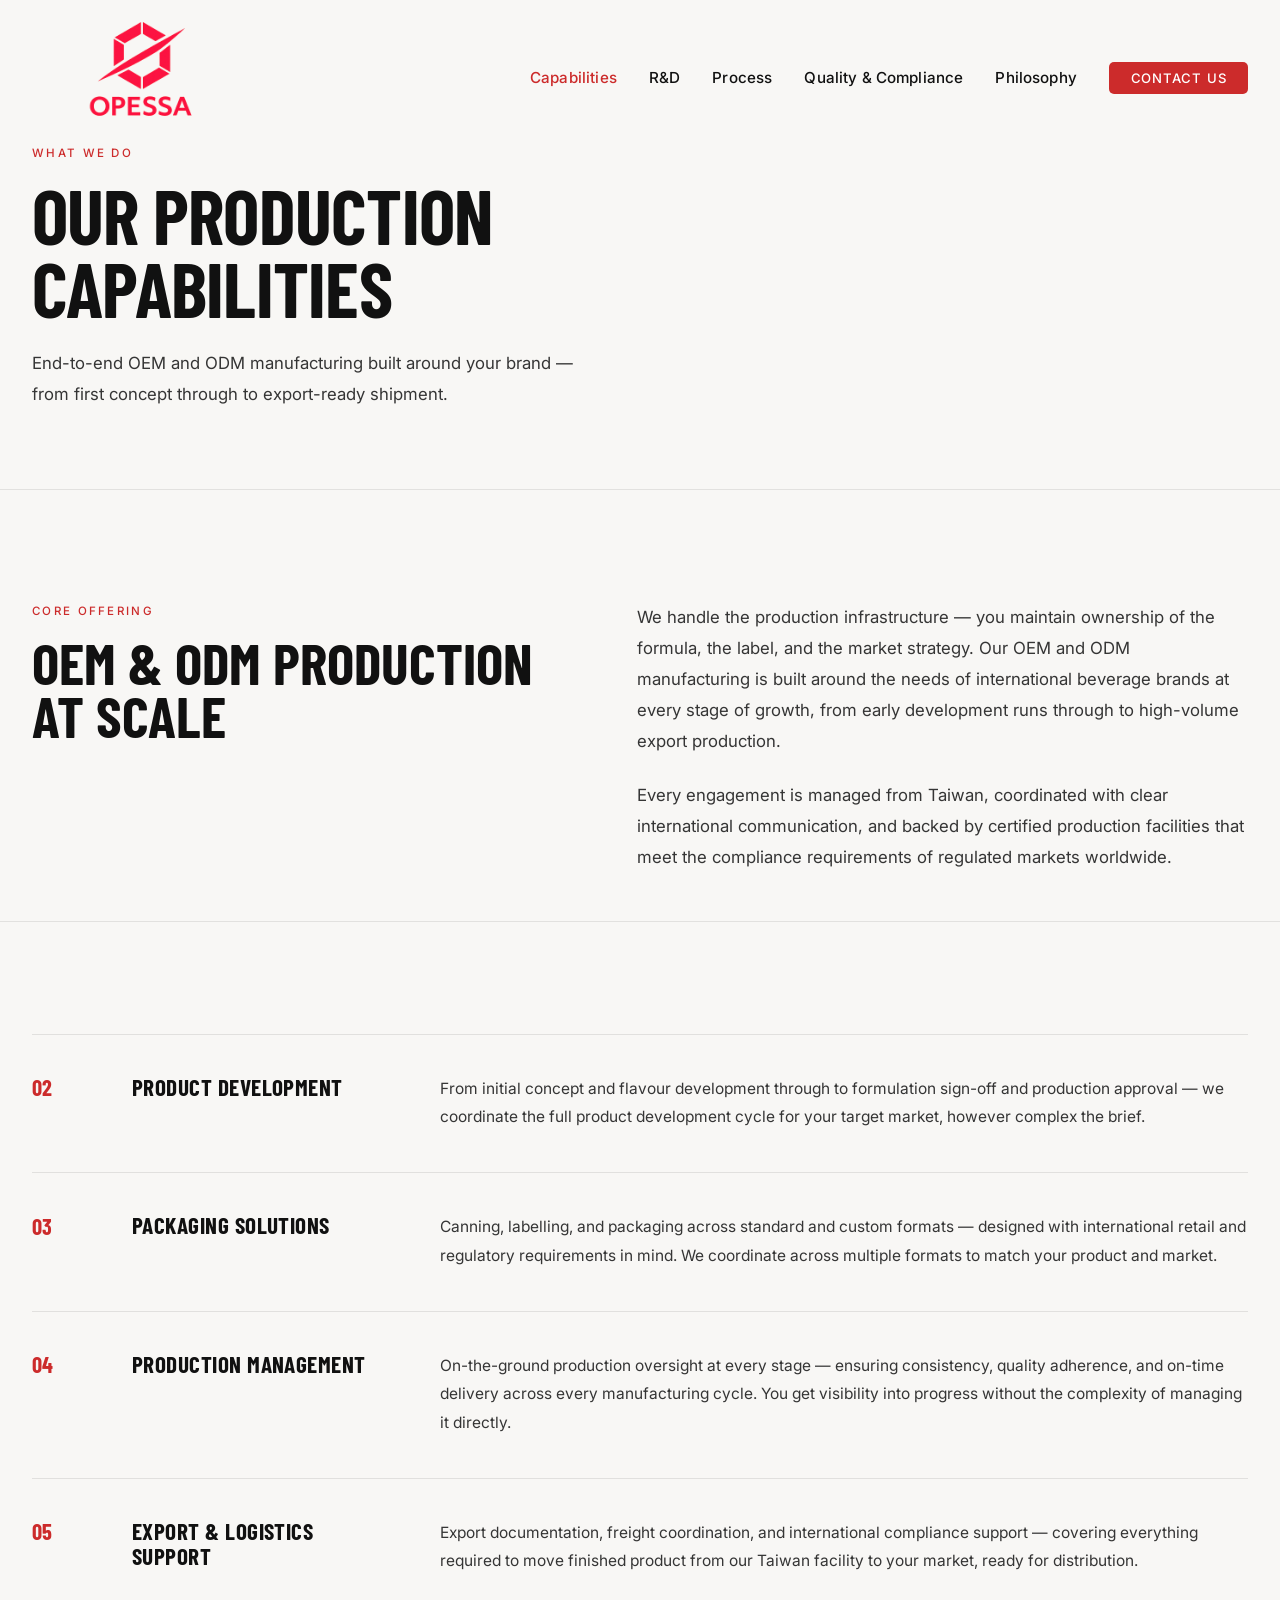
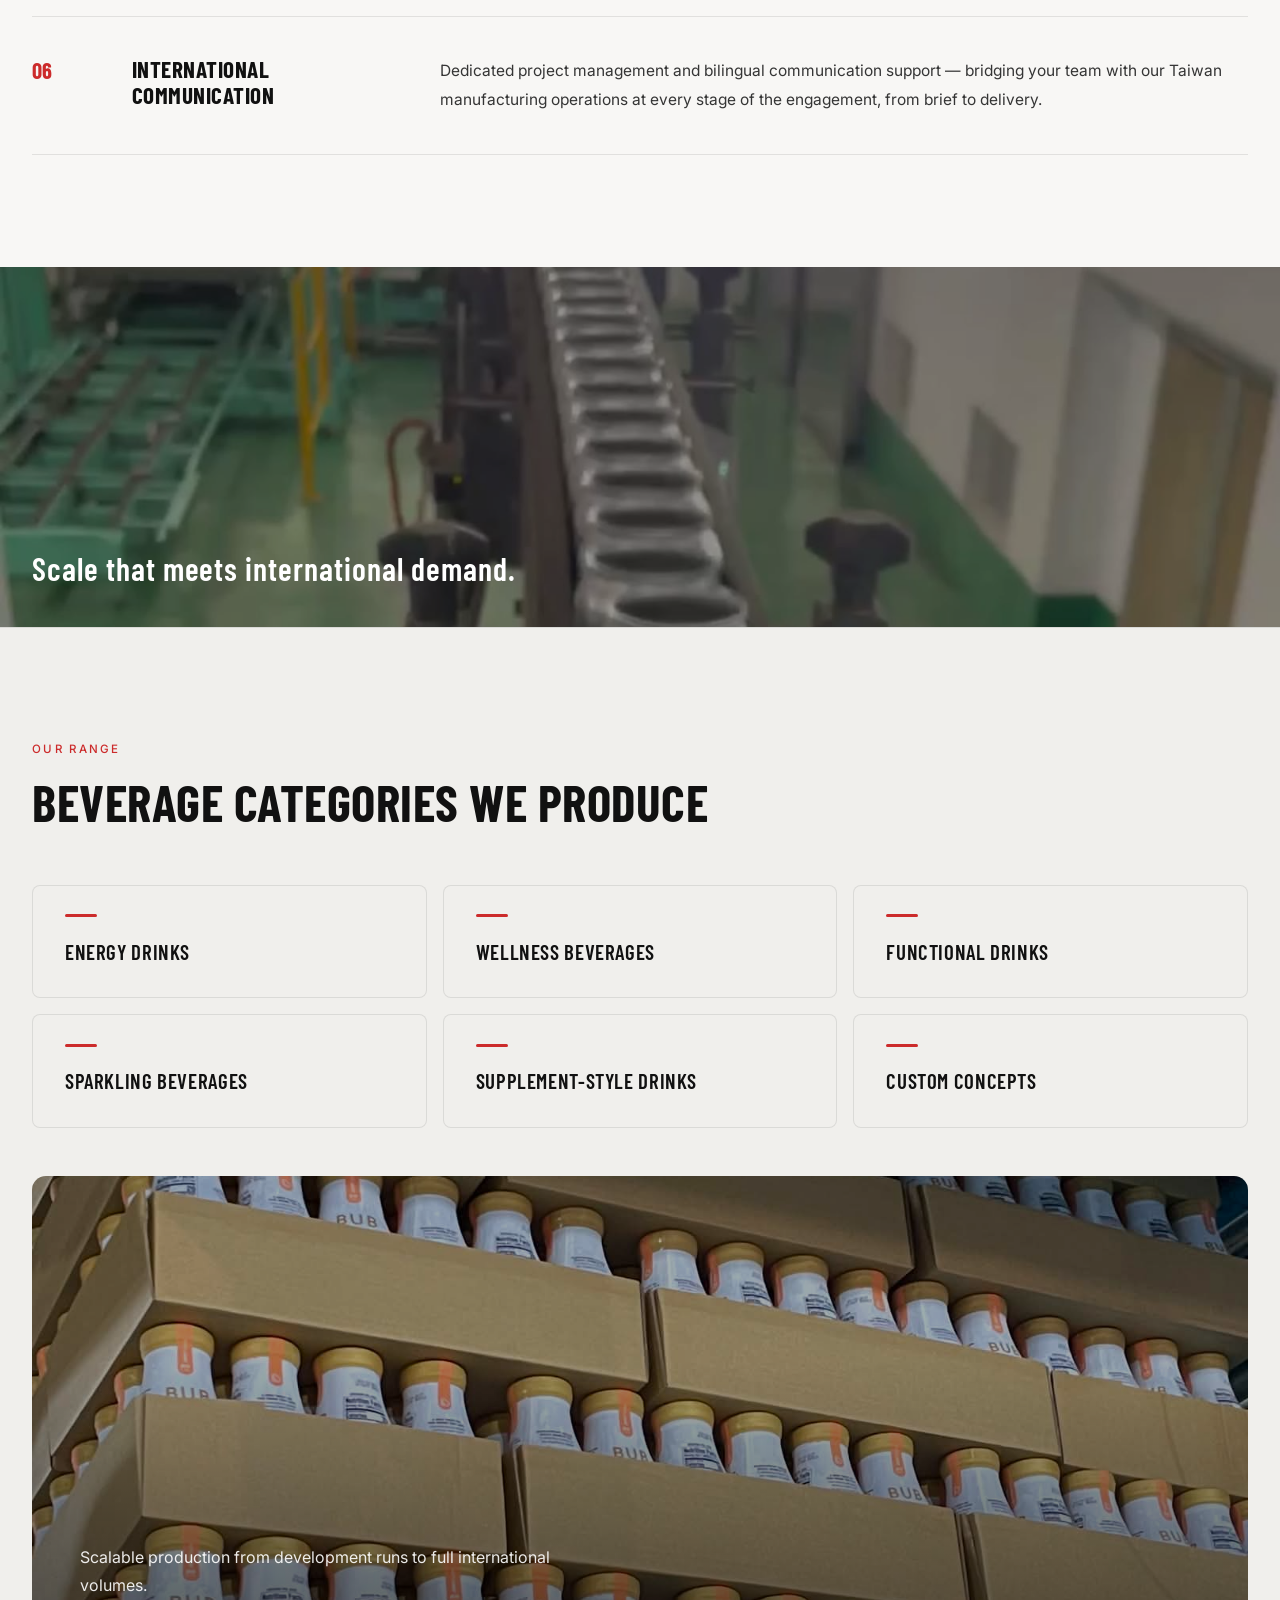
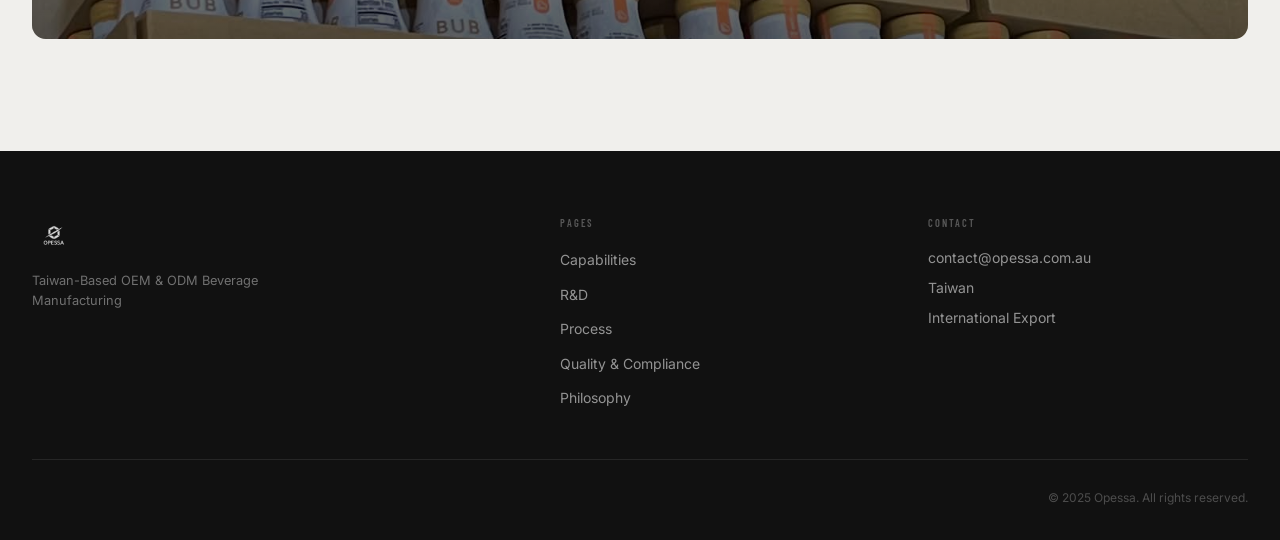
==== capabilities.html @ 7b3893ea "Add factory imagery and complete full-site audit upgrades Homepage: - Taiwan section right column: r" ====
<!DOCTYPE html>
<html lang="en">
<head>
  <meta charset="UTF-8">
  <meta name="viewport" content="width=device-width, initial-scale=1.0">
  <title>Production Capabilities — Opessa</title>
  <meta name="description" content="OEM and ODM beverage production capabilities — from formulation and product development to packaging, export logistics, and international communication.">
  <link rel="icon" type="image/png" href="Opessa logo Red.png">
  <link rel="preconnect" href="https://fonts.googleapis.com">
  <link rel="preconnect" href="https://fonts.gstatic.com" crossorigin>
  <link href="https://fonts.googleapis.com/css2?family=Barlow+Condensed:wght@400;600;700&family=Inter:wght@300;400;500&display=swap" rel="stylesheet">
  <link rel="stylesheet" href="styles.css">
</head>
<body>

  <!-- NAV -->
  <nav id="nav">
    <div class="nav-inner">
      <a href="index.html" class="nav-logo">
        <img src="Opessa%20Logo.png" alt="Opessa">
      </a>
      <ul class="nav-links">
        <li><a href="capabilities.html">Capabilities</a></li>
        <li><a href="rd.html">R&amp;D</a></li>
        <li><a href="production-process.html">Process</a></li>
        <li><a href="quality.html">Quality &amp; Compliance</a></li>
        <li><a href="philosophy.html">Philosophy</a></li>
        <li><a href="index.html#contact" class="nav-cta">Contact Us</a></li>
      </ul>
      <button class="nav-menu-btn" id="menuBtn" aria-label="Menu">
        <span></span><span></span><span></span>
      </button>
    </div>
  </nav>

  <!-- MOBILE MENU -->
  <div class="mobile-menu" id="mobileMenu">
    <button class="mobile-close" id="menuClose" aria-label="Close">&#x2715;</button>
    <ul>
      <li><a href="capabilities.html" class="mobile-link">Capabilities</a></li>
      <li><a href="rd.html" class="mobile-link">R&amp;D</a></li>
      <li><a href="production-process.html" class="mobile-link">Process</a></li>
      <li><a href="quality.html" class="mobile-link">Quality &amp; Compliance</a></li>
      <li><a href="philosophy.html" class="mobile-link">Philosophy</a></li>
      <li><a href="index.html#contact" class="mobile-link">Contact</a></li>
    </ul>
  </div>

  <!-- PAGE HERO -->
  <section class="page-hero fade-section">
    <div class="container">
      <p class="section-label">What We Do</p>
      <h1 class="page-hero-title">Our Production<br>Capabilities</h1>
      <p class="page-hero-sub">End-to-end OEM and ODM manufacturing built around your brand — from first concept through to export-ready shipment.</p>
    </div>
  </section>

  <!-- FEATURED: OEM & ODM -->
  <section class="cap-feature fade-section">
    <div class="container">
      <div class="cap-feature-inner">
        <div class="cap-feature-left">
          <span class="section-label">Core Offering</span>
          <h2>OEM &amp; ODM Production at Scale</h2>
        </div>
        <div class="cap-feature-right">
          <p>We handle the production infrastructure — you maintain ownership of the formula, the label, and the market strategy. Our OEM and ODM manufacturing is built around the needs of international beverage brands at every stage of growth, from early development runs through to high-volume export production.</p>
          <p>Every engagement is managed from Taiwan, coordinated with clear international communication, and backed by certified production facilities that meet the compliance requirements of regulated markets worldwide.</p>
        </div>
      </div>
    </div>
  </section>

  <!-- SERVICE LIST -->
  <section class="cap-services fade-section">
    <div class="container">
      <div class="cap-service-item">
        <div class="cap-service-num">02</div>
        <div class="cap-service-title">Product Development</div>
        <div class="cap-service-body">From initial concept and flavour development through to formulation sign-off and production approval — we coordinate the full product development cycle for your target market, however complex the brief.</div>
      </div>
      <div class="cap-service-item">
        <div class="cap-service-num">03</div>
        <div class="cap-service-title">Packaging Solutions</div>
        <div class="cap-service-body">Canning, labelling, and packaging across standard and custom formats — designed with international retail and regulatory requirements in mind. We coordinate across multiple formats to match your product and market.</div>
      </div>
      <div class="cap-service-item">
        <div class="cap-service-num">04</div>
        <div class="cap-service-title">Production Management</div>
        <div class="cap-service-body">On-the-ground production oversight at every stage — ensuring consistency, quality adherence, and on-time delivery across every manufacturing cycle. You get visibility into progress without the complexity of managing it directly.</div>
      </div>
      <div class="cap-service-item">
        <div class="cap-service-num">05</div>
        <div class="cap-service-title">Export &amp; Logistics Support</div>
        <div class="cap-service-body">Export documentation, freight coordination, and international compliance support — covering everything required to move finished product from our Taiwan facility to your market, ready for distribution.</div>
      </div>
      <div class="cap-service-item">
        <div class="cap-service-num">06</div>
        <div class="cap-service-title">International Communication</div>
        <div class="cap-service-body">Dedicated project management and bilingual communication support — bridging your team with our Taiwan manufacturing operations at every stage of the engagement, from brief to delivery.</div>
      </div>
    </div>
  </section>

  <!-- FACTORY BANNER -->
  <div class="cap-factory-banner">
    <img src="can-conveyor.jpg" alt="Aluminium can production line" loading="lazy">
    <div class="cap-factory-overlay">
      <span>Scale that meets international demand.</span>
    </div>
  </div>

  <!-- PRODUCT RANGE -->
  <section class="cap-range-section fade-section">
    <div class="container">
      <div class="section-header">
        <p class="section-label">Our Range</p>
        <h2>Beverage Categories We Produce</h2>
      </div>
      <div class="specialties-grid">
        <div class="specialty-item"><h3>Energy Drinks</h3></div>
        <div class="specialty-item"><h3>Wellness Beverages</h3></div>
        <div class="specialty-item"><h3>Functional Drinks</h3></div>
        <div class="specialty-item"><h3>Sparkling Beverages</h3></div>
        <div class="specialty-item"><h3>Supplement-Style Drinks</h3></div>
        <div class="specialty-item"><h3>Custom Concepts</h3></div>
      </div>
      <div class="specialties-visual" style="margin-top: 3rem;">
        <img src="Final%20Pack.JPG" alt="Opessa beverage production — final packaging">
        <div class="specialties-overlay">
          <p>Scalable production from development runs to full international volumes.</p>
        </div>
      </div>
    </div>
  </section>

  <!-- FOOTER -->
  <footer>
    <div class="container">
      <div class="footer-main">
        <div class="footer-col footer-brand">
          <img src="Opessa%20Logo.png" alt="Opessa" class="footer-logo">
          <p class="footer-brand-desc">Taiwan-Based OEM &amp; ODM Beverage Manufacturing</p>
        </div>
        <div class="footer-col">
          <p class="footer-col-title">Pages</p>
          <ul class="footer-nav-list">
            <li><a href="capabilities.html">Capabilities</a></li>
            <li><a href="rd.html">R&amp;D</a></li>
            <li><a href="production-process.html">Process</a></li>
            <li><a href="quality.html">Quality &amp; Compliance</a></li>
            <li><a href="philosophy.html">Philosophy</a></li>
          </ul>
        </div>
        <div class="footer-col">
          <p class="footer-col-title">Contact</p>
          <p class="footer-contact-item">contact@opessa.com.au</p>
          <p class="footer-contact-item">Taiwan</p>
          <p class="footer-contact-item">International Export</p>
        </div>
      </div>
      <div class="footer-bottom">
        <p>&copy; 2025 Opessa. All rights reserved.</p>
      </div>
    </div>
  </footer>

  <script src="script.js"></script>
  <script>
    document.querySelectorAll('.nav-links a:not(.nav-cta)').forEach(function(link) {
      if (link.getAttribute('href') === 'capabilities.html') link.classList.add('nav-active');
    });
  </script>
</body>
</html>
---- styles.css ----
/* ============================================================
   OPESSA — STYLES (LIGHT THEME)
   ============================================================ */

*, *::before, *::after {
  box-sizing: border-box;
  margin: 0;
  padding: 0;
}

:root {
  --bg:           #f8f7f5;
  --bg-2:         #f0efec;
  --bg-3:         #e8e7e3;
  --text:         #111111;
  --text-sec:     #353535;   /* darker — was #5a5a5a */
  --text-muted:   #888888;
  --accent:       #cc2b2b;   /* Opessa red */
  --accent-dark:  #aa2020;
  --border:       rgba(0, 0, 0, 0.09);
  --border-med:   rgba(0, 0, 0, 0.15);

  --radius:       14px;
  --radius-sm:    8px;
  --radius-xs:    5px;

  --font-display: 'Barlow Condensed', sans-serif;
  --font-body:    'Inter', sans-serif;

  --container:    1280px;
  --pad:          2rem;
  --section-v:    7rem;
}

html { scroll-behavior: smooth; }

body {
  background: var(--bg);
  color: var(--text);
  font-family: var(--font-body);
  font-size: 16px;
  line-height: 1.6;
  overflow-x: hidden;
  -webkit-font-smoothing: antialiased;
  -moz-osx-font-smoothing: grayscale;
}

/* ============================================================
   UTILITIES
   ============================================================ */

.container {
  max-width: var(--container);
  margin: 0 auto;
  padding: 0 var(--pad);
}

/* Section labels — red, bold brand presence */
.section-label {
  display: block;
  font-size: 0.72rem;
  letter-spacing: 0.2em;
  text-transform: uppercase;
  color: var(--accent);
  margin-bottom: 1rem;
  font-weight: 500;
}

.section-header { margin-bottom: 3.5rem; }

.section-header h2 {
  font-family: var(--font-display);
  font-size: clamp(2.2rem, 4vw, 3.5rem);
  font-weight: 700;
  text-transform: uppercase;
  letter-spacing: 0.01em;
  line-height: 1.05;
  color: var(--text);
}

/* Fade-in on scroll */
.fade-section {
  opacity: 0;
  transform: translateY(20px);
  transition: opacity 0.65s ease, transform 0.65s ease;
}
.fade-section.visible {
  opacity: 1;
  transform: translateY(0);
}

/* Buttons */
.btn-primary {
  display: inline-block;
  background: var(--accent);
  color: #fff;
  text-decoration: none;
  padding: 0.9rem 2.2rem;
  font-size: 0.82rem;
  letter-spacing: 0.1em;
  text-transform: uppercase;
  font-family: var(--font-body);
  font-weight: 500;
  border-radius: var(--radius-sm);
  transition: background 0.2s;
  margin-top: 2rem;
  align-self: flex-start;
}
.btn-primary:hover { background: var(--accent-dark); }

.btn-outline {
  display: inline-block;
  border: 1.5px solid var(--border-med);
  color: var(--text);
  text-decoration: none;
  padding: 0.82rem 2rem;
  font-size: 0.8rem;
  letter-spacing: 0.1em;
  text-transform: uppercase;
  border-radius: var(--radius-sm);
  transition: background 0.2s, border-color 0.2s;
  margin-top: 2rem;
  font-weight: 500;
}
.btn-outline:hover {
  background: rgba(0, 0, 0, 0.05);
  border-color: rgba(0, 0, 0, 0.25);
}

/* ============================================================
   NAV
   ============================================================ */

#nav {
  position: fixed;
  top: 0; left: 0; right: 0;
  z-index: 100;
  padding: 0.8rem 0;
  transition: background 0.3s ease, box-shadow 0.3s ease, padding 0.3s ease;
}

#nav.scrolled {
  background: rgba(248, 247, 245, 0.96);
  backdrop-filter: blur(12px);
  -webkit-backdrop-filter: blur(12px);
  box-shadow: 0 1px 0 var(--border);
  padding: 0.5rem 0;
}

.nav-inner {
  max-width: var(--container);
  margin: 0 auto;
  padding: 0 var(--pad);
  display: flex;
  align-items: center;
  justify-content: space-between;
}

/* Logo — scale up large, negative margin crops the baked-in PNG whitespace */
.nav-logo img {
  height: 220px;
  width: auto;
  display: block;
  margin: -45px 0;
}

.nav-links {
  list-style: none;
  display: flex;
  align-items: center;
  gap: 2rem;
}

/* Nav links — strong, readable, full contrast */
.nav-links a {
  color: var(--text);
  text-decoration: none;
  font-size: 0.95rem;
  font-weight: 500;
  letter-spacing: 0.01em;
  transition: color 0.2s;
}
.nav-links a:hover { color: var(--accent); }

/* Contact CTA — red, stands out */
.nav-links .nav-cta {
  background: var(--accent);
  color: #fff;
  border: none;
  padding: 0.5rem 1.35rem;
  font-size: 0.82rem;
  letter-spacing: 0.06em;
  text-transform: uppercase;
  border-radius: var(--radius-xs);
  font-weight: 500;
  transition: background 0.2s;
}
.nav-links .nav-cta:hover {
  background: var(--accent-dark);
  color: #fff;
}

/* Hamburger */
.nav-menu-btn {
  display: none;
  flex-direction: column;
  gap: 5px;
  background: none;
  border: none;
  cursor: pointer;
  padding: 6px;
}
.nav-menu-btn span {
  display: block;
  width: 24px;
  height: 2px;
  background: var(--text);
  border-radius: 2px;
  transition: all 0.3s;
}
.nav-menu-btn.open span:nth-child(1) { transform: translateY(7px) rotate(45deg); }
.nav-menu-btn.open span:nth-child(2) { opacity: 0; }
.nav-menu-btn.open span:nth-child(3) { transform: translateY(-7px) rotate(-45deg); }

/* ============================================================
   MOBILE MENU
   ============================================================ */

.mobile-menu {
  position: fixed;
  inset: 0;
  background: var(--bg);
  z-index: 99;
  display: flex;
  align-items: center;
  justify-content: center;
  opacity: 0;
  pointer-events: none;
  transition: opacity 0.3s ease;
}
.mobile-menu.open { opacity: 1; pointer-events: all; }

.mobile-close {
  position: absolute;
  top: 1.5rem; right: 2rem;
  background: none;
  border: none;
  color: var(--text-muted);
  font-size: 1.4rem;
  cursor: pointer;
}

.mobile-menu ul { list-style: none; text-align: center; }
.mobile-menu ul li { margin: 1rem 0; }
.mobile-menu ul li a {
  color: var(--text);
  text-decoration: none;
  font-family: var(--font-display);
  font-size: clamp(2.2rem, 8vw, 3.5rem);
  font-weight: 700;
  letter-spacing: 0.04em;
  text-transform: uppercase;
  transition: color 0.2s;
}
.mobile-menu ul li a:hover { color: var(--accent); }

/* ============================================================
   HERO
   ============================================================ */

#hero {
  display: flex;
  align-items: stretch;
  min-height: 100vh;
  background: var(--bg);
  overflow: hidden;
}

.hero-content {
  flex: 1;
  display: flex;
  flex-direction: column;
  justify-content: center;
  padding: 10.5rem var(--pad) 5rem 4rem;
  max-width: 660px;
}

.hero-eyebrow {
  font-size: 0.72rem;
  letter-spacing: 0.2em;
  text-transform: uppercase;
  color: var(--accent);
  margin-bottom: 1.5rem;
  font-weight: 500;
}

.hero-headline {
  font-family: var(--font-display);
  font-size: clamp(4rem, 8vw, 8rem);
  font-weight: 700;
  line-height: 0.92;
  letter-spacing: -0.01em;
  text-transform: uppercase;
  color: var(--text);
  margin-bottom: 1.8rem;
}

.hero-sub {
  font-size: 1.05rem;
  color: var(--text-sec);
  max-width: 420px;
  line-height: 1.8;
  font-weight: 400;
}

/* Vertical video panel */
.hero-video-panel {
  width: calc(100vh * 9 / 16);
  max-width: 44vw;
  min-width: 260px;
  flex-shrink: 0;
  position: relative;
  overflow: hidden;
  background: #111;
}

.hero-video-panel video {
  position: absolute;
  top: 0; left: 0;
  width: 100%; height: 100%;
  object-fit: cover;
  display: block;
}

/* ── AUDIO TOGGLE BUTTONS ── */
.video-audio-btn {
  position: absolute;
  background: rgba(0, 0, 0, 0.58);
  border: none;
  color: #fff;
  cursor: pointer;
  display: flex;
  align-items: center;
  gap: 0.45rem;
  border-radius: 99px;
  transition: background 0.2s;
  z-index: 5;
  backdrop-filter: blur(4px);
}
.video-audio-btn:hover { background: rgba(0, 0, 0, 0.78); }

.video-audio-btn svg {
  width: 15px;
  height: 15px;
  flex-shrink: 0;
}

/* Hero audio button — prominent, bottom-left */
.hero-audio-btn {
  bottom: 1.5rem;
  left: 1.5rem;
  padding: 0.6rem 1.1rem 0.6rem 0.9rem;
  font-size: 0.72rem;
  letter-spacing: 0.07em;
  text-transform: uppercase;
  font-family: var(--font-body);
  font-weight: 500;
}

/* Hide the "sound on" icon by default (video starts muted) */
.hero-audio-btn .icon-sound { display: none; }

/* Process video audio buttons — small, top-right corner */
.process-audio-btn {
  top: 0.75rem;
  right: 0.75rem;
  padding: 0.42rem;
  width: 32px;
  height: 32px;
  justify-content: center;
}

.process-audio-btn .icon-sound { display: none; }

/* ============================================================
   STATS — red brand bar
   ============================================================ */

#stats {
  background: var(--accent);
  color: #fff;
  padding: 0;
}

.stats-row {
  display: flex;
  align-items: stretch;
}

.stat-item {
  flex: 1;
  display: flex;
  flex-direction: column;
  align-items: center;
  justify-content: center;
  padding: 2.5rem 2rem;
  gap: 0.35rem;
  text-align: center;
}

.stat-num {
  font-family: var(--font-display);
  font-size: clamp(1.6rem, 3vw, 2.5rem);
  font-weight: 700;
  text-transform: uppercase;
  letter-spacing: 0.02em;
  line-height: 1;
}

.stat-label {
  font-size: 0.7rem;
  letter-spacing: 0.16em;
  text-transform: uppercase;
  color: rgba(255, 255, 255, 0.65);
  font-weight: 400;
}

.stat-divider {
  width: 1px;
  background: rgba(255, 255, 255, 0.2);
  align-self: stretch;
  margin: 1.5rem 0;
}

/* ============================================================
   ABOUT
   ============================================================ */

#about {
  padding: var(--section-v) 0;
  border-top: 1px solid var(--border);
}

.about-grid {
  display: grid;
  grid-template-columns: 1.4fr 1fr;
  gap: 6rem;
  align-items: center;
}

.about-left h2 {
  font-family: var(--font-display);
  font-size: clamp(1.9rem, 3.2vw, 2.9rem);
  font-weight: 700;
  text-transform: uppercase;
  line-height: 1.06;
  color: var(--text);
}

/* Body text — darker, larger, clearly readable */
.about-desc {
  color: var(--text-sec);
  margin-bottom: 1.4rem;
  font-size: 1rem;
  line-height: 1.85;
  font-weight: 400;
}
.about-desc:last-of-type { margin-bottom: 0; }

/* ============================================================
   TAIWAN
   ============================================================ */

#taiwan {
  padding: var(--section-v) 0;
  background: var(--bg-2);
  border-top: 1px solid var(--border);
  border-bottom: 1px solid var(--border);
}

.taiwan-label {
  color: var(--accent) !important;
}

.taiwan-grid {
  display: grid;
  grid-template-columns: 1fr 1fr;
  gap: 6rem;
  align-items: start;
}

.taiwan-left h2 {
  font-family: var(--font-display);
  font-size: clamp(3.5rem, 8vw, 7rem);
  font-weight: 700;
  text-transform: uppercase;
  line-height: 0.9;
  letter-spacing: -0.01em;
  color: var(--text);
  margin-bottom: 2rem;
}

.taiwan-left p {
  color: var(--text-sec);
  font-size: 1rem;
  line-height: 1.85;
  font-weight: 400;
  margin-bottom: 1.2rem;
}

.taiwan-left p:last-child { margin-bottom: 0; }

.taiwan-right {
  display: flex;
  flex-direction: column;
  gap: 2.5rem;
  padding-top: 0.5rem;
}

.taiwan-block {
  border-top: 1px solid var(--border);
  padding-top: 1.75rem;
}

.taiwan-block-label {
  font-size: 0.68rem;
  letter-spacing: 0.2em;
  text-transform: uppercase;
  color: var(--accent);
  margin-bottom: 1.2rem;
  font-weight: 500;
}

.taiwan-list {
  list-style: none;
  display: flex;
  flex-direction: column;
  gap: 0.6rem;
}

.taiwan-list li {
  color: var(--text-sec);
  font-size: 0.97rem;
  font-weight: 400;
  padding-left: 1.25rem;
  position: relative;
}

.taiwan-list li::before {
  content: '';
  position: absolute;
  left: 0;
  top: 0.55em;
  width: 6px;
  height: 6px;
  border-radius: 50%;
  background: var(--accent);
  flex-shrink: 0;
}

.taiwan-visual {
  height: 100%;
  min-height: 440px;
  border-radius: var(--radius-sm);
  overflow: hidden;
}

.taiwan-visual img {
  width: 100%;
  height: 100%;
  object-fit: cover;
  display: block;
}

.taiwan-footer-note {
  color: var(--text-muted);
  font-size: 0.875rem;
  line-height: 1.8;
  font-weight: 300;
  font-style: italic;
  border-top: 1px solid var(--border);
  padding-top: 1.75rem;
}

/* ============================================================
   CAPABILITIES
   ============================================================ */

#capabilities {
  padding: var(--section-v) 0;
  background: var(--bg-2);
  border-top: 1px solid var(--border);
  border-bottom: 1px solid var(--border);
}

.capabilities-grid {
  display: grid;
  grid-template-columns: repeat(3, 1fr);
  gap: 1.5rem;
}

.capability-card {
  background: var(--bg);
  border: 1px solid var(--border);
  border-radius: var(--radius);
  padding: 2.2rem;
  transition: box-shadow 0.2s, transform 0.2s;
  border-top: 3px solid transparent;
}
.capability-card:hover {
  box-shadow: 0 4px 24px rgba(0, 0, 0, 0.08);
  transform: translateY(-2px);
  border-top-color: var(--accent);
}

/* Numbers — red */
.cap-num {
  display: block;
  font-size: 0.68rem;
  letter-spacing: 0.18em;
  color: var(--accent);
  margin-bottom: 1.2rem;
  font-weight: 500;
}

.capability-card h3 {
  font-family: var(--font-display);
  font-size: 1.25rem;
  font-weight: 600;
  text-transform: uppercase;
  letter-spacing: 0.03em;
  margin-bottom: 0.9rem;
  line-height: 1.2;
  color: var(--text);
}

.capability-card p {
  color: var(--text-sec);
  font-size: 0.95rem;
  line-height: 1.8;
  font-weight: 400;
}

/* ============================================================
   PROCESS
   ============================================================ */

#process {
  padding: var(--section-v) 0;
  border-bottom: 1px solid var(--border);
}

.process-cards {
  display: grid;
  grid-template-columns: repeat(3, 1fr);
  gap: 2rem;
}

.process-card {
  display: flex;
  flex-direction: column;
  gap: 1.5rem;
}

/* Vertical video — 9:16, no cropping */
.process-video-wrap {
  aspect-ratio: 9 / 16;
  border-radius: var(--radius);
  overflow: hidden;
  background: var(--bg-3);
  width: 100%;
  position: relative;
}

.process-video-wrap video {
  width: 100%;
  height: 100%;
  object-fit: cover;
  display: block;
}

.process-card-text { padding: 0 0.25rem; }

/* Process numbers — red */
.process-num {
  display: block;
  font-size: 0.68rem;
  letter-spacing: 0.2em;
  color: var(--accent);
  margin-bottom: 0.75rem;
  font-weight: 500;
}

.process-card-text h3 {
  font-family: var(--font-display);
  font-size: 1.45rem;
  font-weight: 700;
  text-transform: uppercase;
  letter-spacing: 0.02em;
  margin-bottom: 0.75rem;
  line-height: 1.1;
  color: var(--text);
}

.process-card-text p {
  color: var(--text-sec);
  font-size: 0.95rem;
  line-height: 1.8;
  font-weight: 400;
}

/* ============================================================
   CERTIFICATIONS
   ============================================================ */

#certifications {
  padding: var(--section-v) 0;
  background: var(--bg-2);
  border-top: 1px solid var(--border);
  border-bottom: 1px solid var(--border);
}

.cert-top {
  display: grid;
  grid-template-columns: 1fr 1fr;
  gap: 5rem;
  align-items: center;
  margin-bottom: 4rem;
}

.cert-top-left h2 {
  font-family: var(--font-display);
  font-size: clamp(2rem, 3.5vw, 3rem);
  font-weight: 700;
  text-transform: uppercase;
  line-height: 1.05;
  margin-bottom: 1.4rem;
  color: var(--text);
}

.cert-top-left p {
  color: var(--text-sec);
  font-size: 1rem;
  line-height: 1.85;
  font-weight: 400;
  margin-bottom: 1.2rem;
}

.cert-top-left p:last-child { margin-bottom: 0; }

/* Cert video — vertical 9:16 */
.cert-video-wrap {
  aspect-ratio: 9 / 16;
  border-radius: var(--radius);
  overflow: hidden;
  background: var(--bg-3);
  position: relative;
  max-height: 520px;
}

.cert-video-wrap video {
  width: 100%;
  height: 100%;
  object-fit: cover;
  display: block;
}

/* Cert badges image */
.cert-badges-wrap {
  background: #fff;
  border: 1px solid var(--border);
  border-radius: var(--radius);
  padding: 3rem 4rem;
  margin-bottom: 2.5rem;
  display: flex;
  align-items: center;
  justify-content: center;
}

.cert-badges-wrap img {
  width: 100%;
  max-width: 800px;
  height: auto;
  display: block;
}

/* 5-column cert cards */
.cert-grid {
  display: grid;
  grid-template-columns: repeat(5, 1fr);
  gap: 1rem;
}

.cert-card {
  background: var(--bg);
  border: 1px solid var(--border);
  border-radius: var(--radius);
  padding: 1.8rem 1.5rem;
  transition: box-shadow 0.2s, transform 0.2s;
  border-top: 3px solid transparent;
}

.cert-card:hover {
  box-shadow: 0 4px 24px rgba(0, 0, 0, 0.08);
  transform: translateY(-2px);
  border-top-color: var(--accent);
}

.cert-card h3 {
  font-family: var(--font-display);
  font-size: 1.15rem;
  font-weight: 700;
  text-transform: uppercase;
  letter-spacing: 0.04em;
  margin-bottom: 0.9rem;
  color: var(--accent);
}

.cert-card p {
  color: var(--text-sec);
  font-size: 0.875rem;
  line-height: 1.8;
  font-weight: 400;
}

/* ============================================================
   PHILOSOPHY
   ============================================================ */

#philosophy {
  padding: var(--section-v) 0;
  background: var(--bg-2);
  border-top: 1px solid var(--border);
  border-bottom: 1px solid var(--border);
}

.philosophy-grid {
  display: grid;
  grid-template-columns: repeat(3, 1fr);
  gap: 1.5rem;
}

.philosophy-card {
  background: var(--bg);
  border: 1px solid var(--border);
  border-radius: var(--radius);
  padding: 2.2rem;
  transition: box-shadow 0.2s, transform 0.2s;
  border-top: 3px solid transparent;
}
.philosophy-card:hover {
  box-shadow: 0 4px 24px rgba(0, 0, 0, 0.08);
  transform: translateY(-2px);
  border-top-color: var(--accent);
}

.philosophy-card h3 {
  font-family: var(--font-display);
  font-size: 1.25rem;
  font-weight: 700;
  text-transform: uppercase;
  letter-spacing: 0.03em;
  margin-bottom: 1rem;
  color: var(--text);
}

.philosophy-card p {
  color: var(--text-sec);
  font-size: 0.95rem;
  line-height: 1.8;
  font-weight: 400;
}

/* ============================================================
   SPECIALTIES
   ============================================================ */

#specialties { padding: var(--section-v) 0; }

.specialties-grid {
  display: grid;
  grid-template-columns: repeat(3, 1fr);
  gap: 1rem;
  margin-bottom: 3rem;
}

.specialty-item {
  background: var(--bg-2);
  border: 1px solid var(--border);
  border-radius: var(--radius-sm);
  padding: 1.8rem 2rem;
  transition: background 0.2s, box-shadow 0.2s, border-color 0.2s;
  cursor: default;
}

.specialty-item::before {
  content: '';
  display: block;
  width: 2rem;
  height: 3px;
  background: var(--accent);
  margin-bottom: 1.1rem;
  border-radius: 2px;
}
.specialty-item:hover {
  background: var(--bg-3);
  box-shadow: 0 2px 12px rgba(0, 0, 0, 0.06);
  border-color: var(--border-med);
}

.specialty-item h3 {
  font-family: var(--font-display);
  font-size: 1.3rem;
  font-weight: 600;
  text-transform: uppercase;
  letter-spacing: 0.03em;
  color: var(--text);
}

.specialties-visual {
  position: relative;
  width: 100%;
  aspect-ratio: 21 / 8;
  overflow: hidden;
  border-radius: var(--radius);
}

.specialties-visual img {
  width: 100%;
  height: 100%;
  object-fit: cover;
  display: block;
  filter: brightness(0.68);
}

.specialties-overlay {
  position: absolute;
  inset: 0;
  display: flex;
  align-items: flex-end;
  padding: 2.5rem 3rem;
  background: linear-gradient(to top, rgba(0,0,0,0.45) 0%, transparent 60%);
}

.specialties-overlay p {
  color: rgba(255, 255, 255, 0.9);
  font-size: 1rem;
  font-weight: 400;
  max-width: 480px;
  line-height: 1.75;
}

/* ============================================================
   CONTACT
   ============================================================ */

#contact {
  padding: var(--section-v) 0;
  background: var(--bg-2);
  border-top: 1px solid var(--border);
}

.contact-grid {
  display: grid;
  grid-template-columns: 1fr 1.5fr;
  gap: 7rem;
  align-items: start;
}

.contact-left h2 {
  font-family: var(--font-display);
  font-size: clamp(2rem, 3.5vw, 3rem);
  font-weight: 700;
  text-transform: uppercase;
  line-height: 1.05;
  margin-bottom: 1.2rem;
  color: var(--text);
}

.contact-left > p {
  color: var(--text-sec);
  font-size: 1rem;
  line-height: 1.85;
  font-weight: 400;
  margin-bottom: 2.5rem;
}

.contact-details {
  border-top: 1px solid var(--border);
  padding-top: 1.75rem;
}

.contact-detail-item {
  display: flex;
  justify-content: space-between;
  align-items: center;
  padding: 0.85rem 0;
  border-bottom: 1px solid var(--border);
  font-size: 0.9rem;
  font-weight: 400;
}

.detail-label {
  color: var(--text-muted);
  font-size: 0.68rem;
  letter-spacing: 0.14em;
  text-transform: uppercase;
}

/* Form */
#contactForm {
  background: var(--bg);
  border: 1px solid var(--border);
  border-radius: var(--radius);
  padding: 2.5rem;
  display: flex;
  flex-direction: column;
  gap: 1.2rem;
}

.form-row {
  display: grid;
  grid-template-columns: 1fr 1fr;
  gap: 1.2rem;
}

.form-group {
  display: flex;
  flex-direction: column;
  gap: 0.45rem;
}

.form-group label {
  font-size: 0.72rem;
  letter-spacing: 0.12em;
  text-transform: uppercase;
  color: var(--text-muted);
  font-weight: 500;
}

.form-group input,
.form-group select,
.form-group textarea {
  background: var(--bg-2);
  border: 1.5px solid var(--border);
  color: var(--text);
  padding: 0.82rem 1rem;
  font-size: 0.925rem;
  font-family: var(--font-body);
  font-weight: 400;
  outline: none;
  border-radius: var(--radius-sm);
  transition: border-color 0.2s;
  -webkit-appearance: none;
  appearance: none;
}

.form-group input::placeholder,
.form-group textarea::placeholder {
  color: var(--text-muted);
}

.form-group input:focus,
.form-group select:focus,
.form-group textarea:focus {
  border-color: var(--accent);
}

.form-group select {
  cursor: pointer;
  color: var(--text-muted);
  background-image: url("data:image/svg+xml,%3Csvg xmlns='http://www.w3.org/2000/svg' width='12' height='8' viewBox='0 0 12 8'%3E%3Cpath d='M1 1l5 5 5-5' stroke='%23888888' stroke-width='1.5' fill='none'/%3E%3C/svg%3E");
  background-repeat: no-repeat;
  background-position: right 1rem center;
  padding-right: 2.5rem;
}
.form-group select.has-value { color: var(--text); }

.form-group textarea {
  resize: vertical;
  min-height: 110px;
}

/* Submit button — red */
.btn-submit {
  background: var(--accent);
  color: #fff;
  border: none;
  padding: 0.9rem 2.4rem;
  font-size: 0.8rem;
  letter-spacing: 0.12em;
  text-transform: uppercase;
  font-family: var(--font-body);
  font-weight: 500;
  cursor: pointer;
  border-radius: var(--radius-sm);
  transition: background 0.2s;
  align-self: flex-start;
}
.btn-submit:hover { background: var(--accent-dark); }
.btn-submit:disabled { opacity: 0.5; cursor: default; }

.form-note {
  font-size: 0.82rem;
  color: var(--text-muted);
  min-height: 1rem;
}

/* ============================================================
   FACTORY STRIP
   ============================================================ */

#factory-strip {
  /* no padding — edge-to-edge images */
}

.strip-grid {
  display: grid;
  grid-template-columns: 1fr 1fr;
  height: 420px;
}

.strip-panel {
  position: relative;
  overflow: hidden;
}

.strip-panel img {
  width: 100%;
  height: 100%;
  object-fit: cover;
  display: block;
  transition: transform 0.6s ease;
}

.strip-panel:hover img {
  transform: scale(1.03);
}

.strip-label {
  position: absolute;
  bottom: 1.5rem;
  left: 1.5rem;
  color: rgba(255, 255, 255, 0.92);
  font-family: var(--font-display);
  font-size: 1rem;
  font-weight: 600;
  letter-spacing: 0.12em;
  text-transform: uppercase;
  background: rgba(0, 0, 0, 0.45);
  padding: 0.35rem 0.75rem;
  border-radius: 3px;
}

/* ============================================================
   FOOTER
   ============================================================ */

footer {
  padding: 4rem 0 2rem;
  border-top: none;
  background: #111;
}

.footer-main {
  display: grid;
  grid-template-columns: 1.5fr 1fr 1fr;
  gap: 3rem;
  padding-bottom: 2.5rem;
  border-bottom: 1px solid rgba(255, 255, 255, 0.09);
  margin-bottom: 1.75rem;
}

/* Bigger logo in footer */
.footer-logo {
  height: 44px;
  width: auto;
  display: block;
  margin-bottom: 0.75rem;
  filter: brightness(0) invert(1);
  opacity: 0.85;
}

.footer-brand-desc {
  font-size: 0.8rem;
  color: rgba(255, 255, 255, 0.4);
  max-width: 230px;
  line-height: 1.6;
}

.footer-col-title {
  font-size: 0.65rem;
  letter-spacing: 0.18em;
  text-transform: uppercase;
  color: rgba(255, 255, 255, 0.3);
  margin-bottom: 1rem;
  font-weight: 600;
  font-family: var(--font-display);
}

.footer-nav-list {
  list-style: none;
  padding: 0;
}

.footer-nav-list li {
  margin-bottom: 0.55rem;
}

.footer-nav-list a {
  color: rgba(255, 255, 255, 0.55);
  text-decoration: none;
  font-size: 0.875rem;
  transition: color 0.2s;
}

.footer-nav-list a:hover {
  color: rgba(255, 255, 255, 0.9);
}

.footer-contact-item {
  font-size: 0.875rem;
  color: rgba(255, 255, 255, 0.55);
  margin-bottom: 0.45rem;
}

.footer-bottom {
  display: flex;
  justify-content: flex-end;
}

.footer-bottom p {
  font-size: 0.75rem;
  color: rgba(255, 255, 255, 0.25);
  margin: 0;
}

/* ============================================================
   RESPONSIVE — TABLET
   ============================================================ */

@media (max-width: 1024px) {
  :root { --section-v: 5rem; }

  .capabilities-grid,
  .philosophy-grid {
    grid-template-columns: repeat(2, 1fr);
  }

  .about-grid { gap: 3.5rem; }
  .contact-grid { gap: 3.5rem; }
  .hero-content { padding-left: 3rem; }
}

/* ============================================================
   RESPONSIVE — MOBILE
   ============================================================ */

@media (max-width: 768px) {
  :root {
    --section-v: 4rem;
    --pad: 1.25rem;
  }

  .nav-links { display: none; }
  .nav-menu-btn { display: flex; }
  .nav-logo img { height: 160px; margin: -35px 0; }

  #hero {
    flex-direction: column;
    min-height: auto;
  }

  .hero-content {
    padding: 7rem 1.5rem 2.5rem;
    max-width: 100%;
  }

  .hero-video-panel {
    width: 100%;
    max-width: 100%;
    aspect-ratio: 9 / 16;
    max-height: 70vh;
    position: relative;
  }

  .hero-video-panel video {
    position: absolute;
    top: 0; left: 0;
    width: 100%; height: 100%;
    object-fit: cover;
  }

  .stats-row { flex-wrap: wrap; }
  .stat-item { flex: 1 1 45%; padding: 1.75rem 1rem; }
  .stat-divider:nth-child(2) { display: none; }

  .about-grid { grid-template-columns: 1fr; gap: 2rem; }
  .taiwan-grid { grid-template-columns: 1fr; gap: 3rem; }
  .taiwan-visual { min-height: 280px; }
  .strip-grid { grid-template-columns: 1fr; height: auto; }
  .strip-panel { height: 260px; }
  .footer-main { grid-template-columns: 1fr; gap: 2rem; }
  .capabilities-grid { grid-template-columns: 1fr; }

  .process-cards {
    grid-template-columns: 1fr;
    max-width: 380px;
    margin: 0 auto;
  }

  .philosophy-grid { grid-template-columns: 1fr; }

  /* Certifications */
  .cert-top { grid-template-columns: 1fr; gap: 2rem; }
  .cert-top-right { max-width: 380px; }
  .cert-grid { grid-template-columns: 1fr 1fr; }
  .cert-card:last-child { grid-column: 1 / -1; }
  .cert-badges-wrap { padding: 2rem; }
  .cert-grid { grid-template-columns: 1fr; }
  .cert-card:last-child { grid-column: auto; }
  .specialties-grid { grid-template-columns: 1fr 1fr; }
  .specialties-visual { aspect-ratio: 4 / 3; }

  .contact-grid { grid-template-columns: 1fr; gap: 2.5rem; }
  #contactForm { padding: 1.75rem; }
  .form-row { grid-template-columns: 1fr; }

}

@media (max-width: 480px) {
  .hero-headline { font-size: 3.4rem; }
}

/* ============================================================
   PAGE HERO — DARK VARIANT (Production Process)
   ============================================================ */

.page-hero--dark {
  background: #111;
  border-bottom: none;
}
.page-hero--dark .section-label {
  color: rgba(255, 255, 255, 0.3);
}
.page-hero--dark .page-hero-title {
  color: #fff;
}
.page-hero--dark .page-hero-sub {
  color: rgba(255, 255, 255, 0.45);
}

/* ============================================================
   PRODUCTION PROCESS — FULL-WIDTH STAGE SECTIONS
   ============================================================ */

.pp-stage-section {
  position: relative;
  overflow: hidden;
  padding: 5.5rem 0;
  border-top: 1px solid var(--border);
}
.pp-stage-section:nth-child(odd)  { background: var(--bg); }
.pp-stage-section:nth-child(even) { background: var(--bg-2); }

.pp-watermark {
  position: absolute;
  right: -2rem;
  top: 50%;
  transform: translateY(-50%);
  font-family: var(--font-display);
  font-size: clamp(14rem, 22vw, 24rem);
  font-weight: 700;
  letter-spacing: -0.05em;
  line-height: 1;
  color: var(--pp-clr, var(--accent));
  opacity: 0.055;
  pointer-events: none;
  user-select: none;
}

.pp-stage-layout {
  display: grid;
  grid-template-columns: 1fr 1.1fr;
  gap: 6rem;
  align-items: center;
}

.pp-stage-lead-num {
  font-family: var(--font-body);
  font-size: 0.72rem;
  font-weight: 600;
  letter-spacing: 0.18em;
  text-transform: uppercase;
  color: var(--pp-clr, var(--accent));
  margin-bottom: 1.2rem;
}

.pp-stage-lead h3 {
  font-family: var(--font-display);
  font-size: clamp(2.5rem, 4.5vw, 4rem);
  font-weight: 700;
  text-transform: uppercase;
  letter-spacing: -0.01em;
  line-height: 0.95;
  color: var(--text);
  margin-bottom: 2.5rem;
}

.pp-stage-body p {
  color: var(--text-sec);
  font-size: 1.05rem;
  line-height: 1.85;
}

/* ============================================================
   PHILOSOPHY — EDITORIAL LAYOUT
   ============================================================ */

.phil-editorial {
  padding: var(--section-v) 0;
}

.phil-context {
  max-width: 620px;
  color: var(--text-sec);
  font-size: 1.05rem;
  line-height: 1.85;
  margin-bottom: 5rem;
  border-left: 3px solid var(--accent);
  padding-left: 1.5rem;
}

.phil-value {
  display: grid;
  grid-template-columns: 1fr 1fr;
  gap: 5rem;
  padding: 4.5rem 0;
  border-top: 1px solid var(--border);
  align-items: start;
}
.phil-value:last-child {
  border-bottom: 1px solid var(--border);
  margin-bottom: var(--section-v);
}

.phil-value-num {
  display: block;
  font-size: 0.68rem;
  letter-spacing: 0.2em;
  text-transform: uppercase;
  color: var(--text-muted);
  margin-bottom: 1rem;
  font-weight: 500;
}

.phil-value-name {
  font-family: var(--font-display);
  font-size: clamp(3.5rem, 6vw, 6rem);
  font-weight: 700;
  text-transform: uppercase;
  line-height: 0.88;
  color: var(--text);
}

.phil-value-right {
  padding-top: 0.75rem;
}
.phil-value-right p {
  color: var(--text-sec);
  font-size: 1rem;
  line-height: 1.85;
}

/* ============================================================
   CAPABILITIES — FEATURED INTRO + SERVICE LIST
   ============================================================ */

.cap-feature {
  padding: var(--section-v) 0 3rem;
  border-bottom: 1px solid var(--border);
}

.cap-feature-inner {
  display: grid;
  grid-template-columns: 1fr 1.2fr;
  gap: 6rem;
  align-items: start;
}

.cap-feature-left {
  position: sticky;
  top: 7rem;
}

.cap-feature-left h2 {
  font-family: var(--font-display);
  font-size: clamp(2.5rem, 4.5vw, 4.5rem);
  font-weight: 700;
  text-transform: uppercase;
  line-height: 0.92;
  color: var(--text);
  margin-bottom: 0;
}

.cap-feature-right p {
  color: var(--text-sec);
  font-size: 1.05rem;
  line-height: 1.85;
  margin-bottom: 1.4rem;
}
.cap-feature-right p:last-child { margin-bottom: 0; }

.cap-services {
  padding: var(--section-v) 0;
}

.cap-service-item {
  display: grid;
  grid-template-columns: 52px 260px 1fr;
  gap: 3rem;
  padding: 2.5rem 0;
  border-top: 1px solid var(--border);
  align-items: start;
}
.cap-service-item:last-child {
  border-bottom: 1px solid var(--border);
}

.cap-service-num {
  font-family: var(--font-display);
  font-size: 1.4rem;
  font-weight: 700;
  color: var(--accent);
  line-height: 1;
  padding-top: 0.1rem;
}

.cap-service-title {
  font-family: var(--font-display);
  font-size: 1.45rem;
  font-weight: 700;
  text-transform: uppercase;
  letter-spacing: 0.02em;
  line-height: 1.1;
  color: var(--text);
}

.cap-service-body {
  color: var(--text-sec);
  font-size: 0.97rem;
  line-height: 1.85;
}

/* ============================================================
   HOMEPAGE: 2-VIDEO FACTORY LAYOUT
   ============================================================ */

.process-cards--two {
  grid-template-columns: repeat(2, 1fr);
  max-width: 860px;
  margin-left: auto;
  margin-right: auto;
}

@media (max-width: 768px) {
  .process-cards--two {
    max-width: 380px;
    grid-template-columns: 1fr;
  }
}

/* ============================================================
   SUB-PAGE HERO
   ============================================================ */

.page-hero {
  padding: 9rem 0 5rem;
  background: var(--bg);
  border-bottom: 1px solid var(--border);
}

.page-hero-title {
  font-family: var(--font-display);
  font-size: clamp(3rem, 6vw, 5.5rem);
  font-weight: 700;
  text-transform: uppercase;
  line-height: 0.95;
  letter-spacing: -0.01em;
  color: var(--text);
  margin-bottom: 1.5rem;
}

.page-hero-sub {
  font-size: 1.05rem;
  color: var(--text-sec);
  max-width: 560px;
  line-height: 1.8;
}

/* Active nav state — set via JS on sub-pages */
.nav-links a.nav-active { color: var(--accent); }

/* ============================================================
   R&D PAGE
   ============================================================ */

.rd-section {
  padding: var(--section-v) 0;
}

.rd-stage {
  padding: 4.5rem 0;
  border-top: 1px solid var(--border);
}

.rd-stage:last-child {
  border-bottom: 1px solid var(--border);
  margin-bottom: var(--section-v);
}

.rd-stage-inner {
  display: grid;
  grid-template-columns: 260px 1fr;
  gap: 6rem;
  align-items: start;
}

.rd-stage-left {
  position: sticky;
  top: 7rem;
}

.rd-stage-num {
  font-family: var(--font-display);
  font-size: 5rem;
  font-weight: 700;
  line-height: 1;
  color: var(--rd-clr, var(--accent));
  margin-bottom: 0.5rem;
}

.rd-stage-label-text {
  font-size: 0.68rem;
  letter-spacing: 0.2em;
  text-transform: uppercase;
  color: var(--text-muted);
  font-weight: 500;
  margin-bottom: 1.2rem;
}

.rd-stage-tag {
  display: inline-block;
  padding: 0.32rem 0.9rem;
  border-radius: 99px;
  font-size: 0.65rem;
  letter-spacing: 0.15em;
  text-transform: uppercase;
  font-weight: 600;
  background: var(--rd-bg, rgba(204, 43, 43, 0.08));
  color: var(--rd-clr, var(--accent));
}

.rd-stage-right h3 {
  font-family: var(--font-display);
  font-size: clamp(1.9rem, 2.8vw, 2.8rem);
  font-weight: 700;
  text-transform: uppercase;
  letter-spacing: 0.01em;
  line-height: 1.05;
  color: var(--text);
  margin-bottom: 1.5rem;
}

.rd-stage-right > p {
  color: var(--text-sec);
  font-size: 1rem;
  line-height: 1.85;
  margin-bottom: 2.2rem;
  max-width: 600px;
}

.rd-points {
  display: flex;
  flex-wrap: wrap;
  gap: 0.6rem;
}

.rd-point {
  display: inline-flex;
  align-items: center;
  gap: 0.5rem;
  padding: 0.48rem 0.95rem;
  background: var(--bg-2);
  border: 1px solid var(--border);
  border-radius: var(--radius-sm);
  font-size: 0.83rem;
  color: var(--text-sec);
  font-weight: 400;
}

.rd-point::before {
  content: '';
  width: 7px;
  height: 7px;
  border-radius: 50%;
  background: var(--rd-clr, var(--accent));
  flex-shrink: 0;
}

/* ============================================================
   PRODUCTION PROCESS PAGE
   ============================================================ */

.pp-visual-break {
  position: relative;
  height: 340px;
  overflow: hidden;
}

.pp-visual-break img {
  width: 100%;
  height: 100%;
  object-fit: cover;
  display: block;
}

.pp-visual-caption {
  position: absolute;
  bottom: 1.5rem;
  right: 2rem;
  color: rgba(255, 255, 255, 0.85);
  font-family: var(--font-display);
  font-size: 1rem;
  font-weight: 600;
  letter-spacing: 0.1em;
  text-transform: uppercase;
}

.pp-intro {
  padding: var(--section-v) 0 3rem;
}

.pp-intro p {
  color: var(--text-sec);
  font-size: 1.05rem;
  line-height: 1.85;
  max-width: 680px;
}

.pp-stages {
  padding-bottom: var(--section-v);
}

.pp-stage {
  display: grid;
  grid-template-columns: 90px 1fr;
  gap: 3.5rem;
  padding: 3.5rem 0;
  border-top: 1px solid var(--border);
  align-items: start;
}

.pp-stage:last-child {
  border-bottom: 1px solid var(--border);
}

.pp-stage-num {
  font-family: var(--font-display);
  font-size: 3.5rem;
  font-weight: 700;
  line-height: 1;
  color: var(--pp-clr, var(--accent));
}

.pp-stage-content h3 {
  font-family: var(--font-display);
  font-size: clamp(1.5rem, 2.2vw, 2rem);
  font-weight: 700;
  text-transform: uppercase;
  letter-spacing: 0.02em;
  line-height: 1.05;
  color: var(--text);
  margin-bottom: 1rem;
}

.pp-stage-content > p {
  color: var(--text-sec);
  font-size: 1rem;
  line-height: 1.85;
  margin-bottom: 1.5rem;
  max-width: 680px;
}

.pp-specs {
  display: flex;
  flex-wrap: wrap;
  gap: 0.5rem;
}

.pp-spec {
  display: inline-flex;
  align-items: center;
  gap: 0.45rem;
  padding: 0.4rem 0.88rem;
  background: var(--bg-2);
  border: 1px solid var(--border);
  border-radius: var(--radius-xs);
  font-size: 0.78rem;
  color: var(--text-sec);
  font-weight: 400;
}

.pp-spec::before {
  content: '';
  width: 6px;
  height: 6px;
  border-radius: 50%;
  background: var(--pp-clr, var(--accent));
  flex-shrink: 0;
}

/* ============================================================
   CAPABILITIES PAGE — PRODUCT RANGE SECTION
   ============================================================ */

.cap-range-section {
  padding: var(--section-v) 0;
  background: var(--bg-2);
  border-top: 1px solid var(--border);
}

.cap-factory-banner {
  position: relative;
  height: 360px;
  overflow: hidden;
}

.cap-factory-banner img {
  width: 100%;
  height: 100%;
  object-fit: cover;
  display: block;
}

.cap-factory-overlay {
  position: absolute;
  inset: 0;
  background: rgba(0, 0, 0, 0.38);
  display: flex;
  align-items: flex-end;
  padding: 2.5rem var(--pad);
}

.cap-factory-overlay span {
  font-family: var(--font-display);
  font-size: clamp(1.4rem, 3vw, 2rem);
  font-weight: 600;
  color: white;
  letter-spacing: 0.03em;
  max-width: 560px;
  line-height: 1.2;
}

/* ============================================================
   PHILOSOPHY PAGE — VALUES SECTION
   ============================================================ */

.phil-section {
  padding: var(--section-v) 0;
}

.phil-intro {
  max-width: 680px;
  color: var(--text-sec);
  font-size: 1.05rem;
  line-height: 1.85;
  margin-bottom: 4rem;
}

/* ============================================================
   RESPONSIVE — SUB-PAGES
   ============================================================ */

@media (max-width: 1024px) {
  .rd-stage-inner {
    grid-template-columns: 200px 1fr;
    gap: 4rem;
  }

  .cap-feature-inner {
    grid-template-columns: 1fr;
    gap: 2.5rem;
  }

  .cap-feature-left { position: static; }

  .cap-service-item {
    grid-template-columns: 52px 1fr;
    gap: 1.5rem 2rem;
  }

  .cap-service-body {
    grid-column: 2 / -1;
  }

  .pp-stage-layout {
    grid-template-columns: 1fr;
    gap: 2.5rem;
  }
}

@media (max-width: 768px) {
  .page-hero { padding: 7rem 0 3.5rem; }

  .rd-stage-inner {
    grid-template-columns: 1fr;
    gap: 2rem;
  }

  .rd-stage-left { position: static; }

  .rd-stage-num { font-size: 3.5rem; }

  .pp-stage {
    grid-template-columns: 60px 1fr;
    gap: 1.5rem;
    padding: 2.5rem 0;
  }

  .pp-stage-num { font-size: 2.5rem; }

  .pp-stage-section { padding: 4rem 0; }

  .pp-stage-lead h3 { font-size: 2.2rem; }

  .pp-watermark { opacity: 0.04; }

  .phil-value {
    grid-template-columns: 1fr;
    gap: 1.5rem;
    padding: 3rem 0;
  }

  .phil-value-name { font-size: 3.2rem; }

  .cap-service-item {
    grid-template-columns: 1fr;
    gap: 0.75rem;
    padding: 2rem 0;
  }

  .cap-service-num { font-size: 1rem; }
}
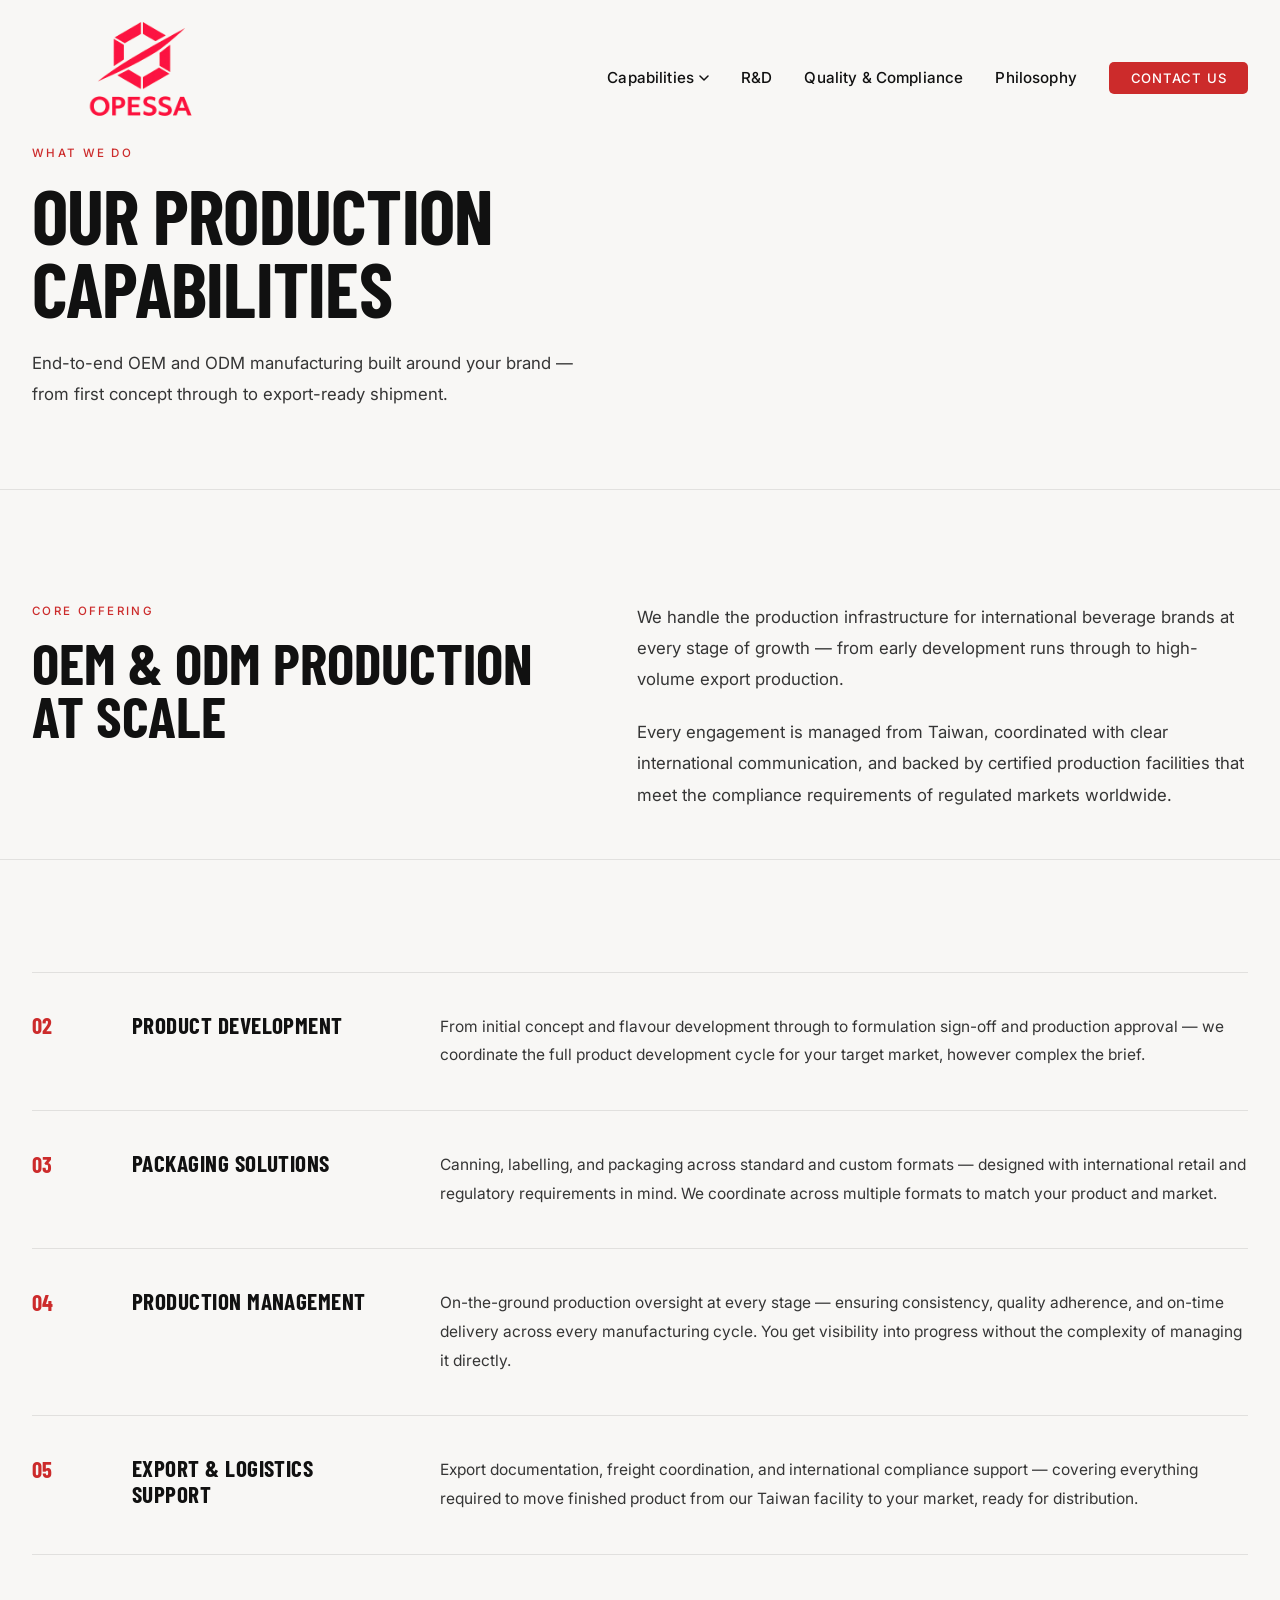
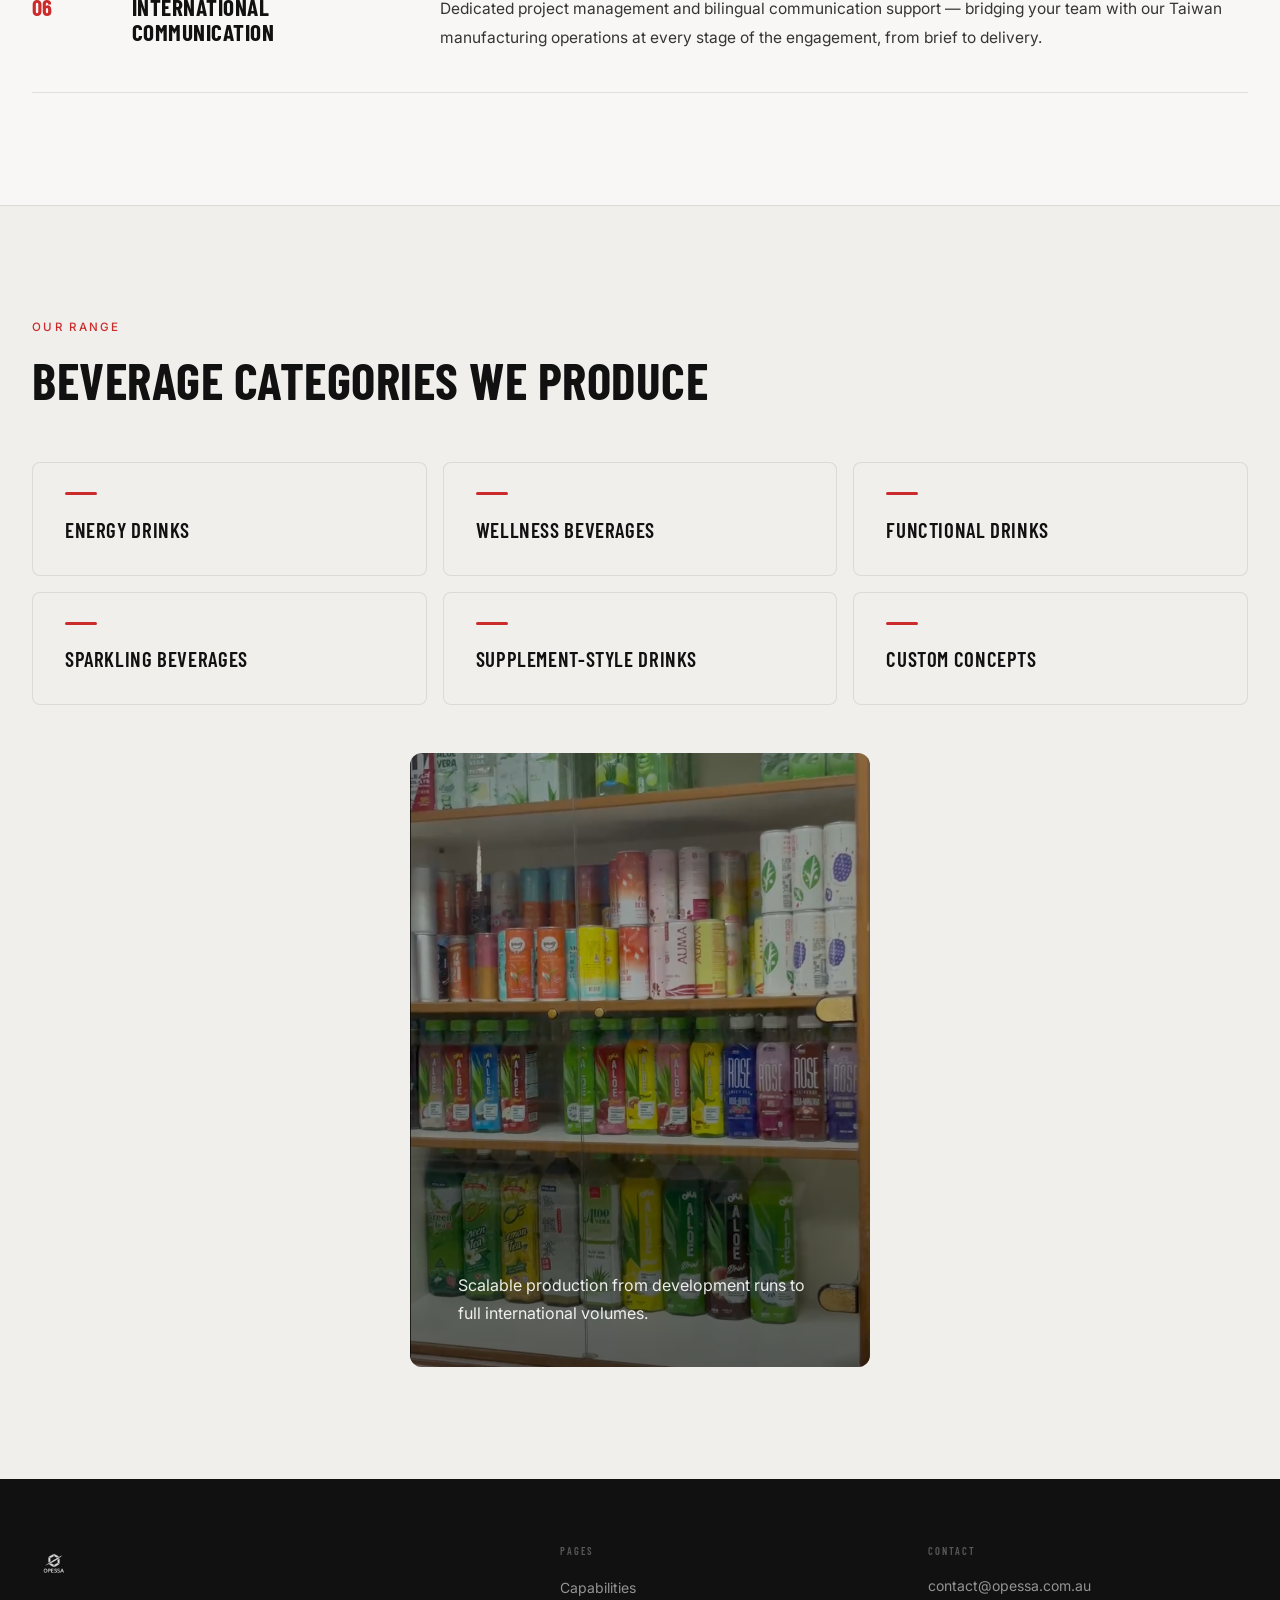
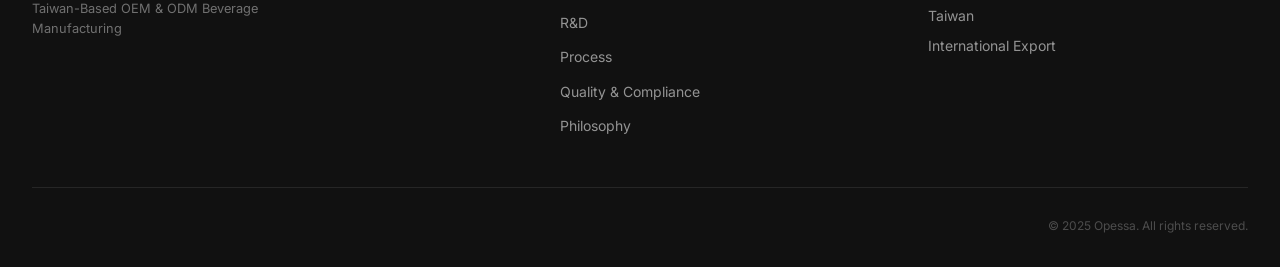
==== commit 5e79b1b6: "Push missing styles.css, script.js, and capabilities.html These were modified in session 2 but accid" ====
--- a/capabilities.html
+++ b/capabilities.html
@@ -20,9 +20,19 @@
         <img src="Opessa%20Logo.png" alt="Opessa">
       </a>
       <ul class="nav-links">
-        <li><a href="capabilities.html">Capabilities</a></li>
+        <li class="nav-has-dropdown">
+          <button class="nav-dropdown-btn">
+            Capabilities
+            <svg class="nav-dropdown-arrow" width="10" height="6" viewBox="0 0 10 6" fill="none" aria-hidden="true">
+              <path d="M1 1L5 5L9 1" stroke="currentColor" stroke-width="1.5" stroke-linecap="round" stroke-linejoin="round"/>
+            </svg>
+          </button>
+          <ul class="nav-dropdown-list">
+            <li><a href="production-process.html">Production Process</a></li>
+            <li><a href="range.html">Range</a></li>
+          </ul>
+        </li>
         <li><a href="rd.html">R&amp;D</a></li>
-        <li><a href="production-process.html">Process</a></li>
         <li><a href="quality.html">Quality &amp; Compliance</a></li>
         <li><a href="philosophy.html">Philosophy</a></li>
         <li><a href="index.html#contact" class="nav-cta">Contact Us</a></li>
@@ -37,9 +47,9 @@
   <div class="mobile-menu" id="mobileMenu">
     <button class="mobile-close" id="menuClose" aria-label="Close">&#x2715;</button>
     <ul>
-      <li><a href="capabilities.html" class="mobile-link">Capabilities</a></li>
+      <li><a href="production-process.html" class="mobile-link">Production Process</a></li>
+      <li><a href="range.html" class="mobile-link">Range</a></li>
       <li><a href="rd.html" class="mobile-link">R&amp;D</a></li>
-      <li><a href="production-process.html" class="mobile-link">Process</a></li>
       <li><a href="quality.html" class="mobile-link">Quality &amp; Compliance</a></li>
       <li><a href="philosophy.html" class="mobile-link">Philosophy</a></li>
       <li><a href="index.html#contact" class="mobile-link">Contact</a></li>
@@ -64,7 +74,7 @@
           <h2>OEM &amp; ODM Production at Scale</h2>
         </div>
         <div class="cap-feature-right">
-          <p>We handle the production infrastructure — you maintain ownership of the formula, the label, and the market strategy. Our OEM and ODM manufacturing is built around the needs of international beverage brands at every stage of growth, from early development runs through to high-volume export production.</p>
+          <p>We handle the production infrastructure for international beverage brands at every stage of growth — from early development runs through to high-volume export production.</p>
           <p>Every engagement is managed from Taiwan, coordinated with clear international communication, and backed by certified production facilities that meet the compliance requirements of regulated markets worldwide.</p>
         </div>
       </div>
@@ -102,13 +112,6 @@
     </div>
   </section>
 
-  <!-- FACTORY BANNER -->
-  <div class="cap-factory-banner">
-    <img src="can-conveyor.jpg" alt="Aluminium can production line" loading="lazy">
-    <div class="cap-factory-overlay">
-      <span>Scale that meets international demand.</span>
-    </div>
-  </div>
 
   <!-- PRODUCT RANGE -->
   <section class="cap-range-section fade-section">
@@ -117,16 +120,16 @@
         <p class="section-label">Our Range</p>
         <h2>Beverage Categories We Produce</h2>
       </div>
-      <div class="specialties-grid">
-        <div class="specialty-item"><h3>Energy Drinks</h3></div>
-        <div class="specialty-item"><h3>Wellness Beverages</h3></div>
-        <div class="specialty-item"><h3>Functional Drinks</h3></div>
-        <div class="specialty-item"><h3>Sparkling Beverages</h3></div>
-        <div class="specialty-item"><h3>Supplement-Style Drinks</h3></div>
-        <div class="specialty-item"><h3>Custom Concepts</h3></div>
+      <div class="specialties-grid" data-stagger-wrap>
+        <div class="specialty-item" data-stagger><h3>Energy Drinks</h3></div>
+        <div class="specialty-item" data-stagger><h3>Wellness Beverages</h3></div>
+        <div class="specialty-item" data-stagger><h3>Functional Drinks</h3></div>
+        <div class="specialty-item" data-stagger><h3>Sparkling Beverages</h3></div>
+        <div class="specialty-item" data-stagger><h3>Supplement-Style Drinks</h3></div>
+        <div class="specialty-item" data-stagger><h3>Custom Concepts</h3></div>
       </div>
       <div class="specialties-visual" style="margin-top: 3rem;">
-        <img src="Final%20Pack.JPG" alt="Opessa beverage production — final packaging">
+        <img src="drinks-range.png" alt="Opessa beverage product range">
         <div class="specialties-overlay">
           <p>Scalable production from development runs to full international volumes.</p>
         </div>
--- a/styles.css
+++ b/styles.css
@@ -89,6 +89,17 @@
   transform: translateY(0);
 }
 
+/* Stagger children */
+[data-stagger] {
+  opacity: 0;
+  transform: translateY(16px);
+  transition: opacity 0.45s ease, transform 0.45s ease;
+}
+[data-stagger].stagger-in {
+  opacity: 1;
+  transform: none;
+}
+
 /* Buttons */
 .btn-primary {
   display: inline-block;
@@ -466,6 +477,77 @@
   font-weight: 400;
 }
 .about-desc:last-of-type { margin-bottom: 0; }
+
+/* ============================================================
+   CERT STRIP
+   ============================================================ */
+
+#cert-strip {
+  position: relative;
+  padding: 5rem 0;
+  overflow: hidden;
+}
+
+.cert-strip-bg {
+  position: absolute;
+  inset: 0;
+}
+
+.cert-strip-bg img {
+  width: 100%;
+  height: 100%;
+  object-fit: cover;
+  object-position: center 25%;
+  display: block;
+}
+
+.cert-strip-overlay {
+  position: absolute;
+  inset: 0;
+  background: rgba(8, 10, 20, 0.8);
+}
+
+.cert-strip-inner {
+  position: relative;
+  z-index: 1;
+  text-align: center;
+}
+
+.cert-strip-label {
+  font-size: 0.68rem;
+  letter-spacing: 0.22em;
+  text-transform: uppercase;
+  color: rgba(255, 255, 255, 0.38);
+  margin-bottom: 2rem;
+  font-family: var(--font-display);
+  font-weight: 600;
+}
+
+.cert-strip-badges {
+  display: flex;
+  flex-wrap: wrap;
+  gap: 0.75rem;
+  justify-content: center;
+}
+
+.cert-badge {
+  font-family: var(--font-display);
+  font-size: 1.1rem;
+  font-weight: 600;
+  letter-spacing: 0.1em;
+  text-transform: uppercase;
+  color: rgba(255, 255, 255, 0.88);
+  border: 1px solid rgba(255, 255, 255, 0.18);
+  padding: 0.65rem 1.5rem;
+  border-radius: 3px;
+  background: rgba(255, 255, 255, 0.05);
+  transition: border-color 0.2s, background 0.2s;
+}
+
+.cert-badge:hover {
+  border-color: rgba(255, 255, 255, 0.35);
+  background: rgba(255, 255, 255, 0.09);
+}
 
 /* ============================================================
    TAIWAN
@@ -920,9 +1002,11 @@
 .specialties-visual {
   position: relative;
   width: 100%;
-  aspect-ratio: 21 / 8;
+  max-width: 460px;
+  margin: 0 auto;
+  aspect-ratio: 3 / 4;
   overflow: hidden;
-  border-radius: var(--radius);
+  border-radius: 12px;
 }
 
 .specialties-visual img {
@@ -1111,18 +1195,24 @@
    ============================================================ */
 
 #factory-strip {
-  /* no padding — edge-to-edge images */
+  padding: 5rem 0;
+  background: var(--bg-2);
 }
 
 .strip-grid {
   display: grid;
   grid-template-columns: 1fr 1fr;
-  height: 420px;
+  gap: 1.5rem;
+  max-width: 820px;
+  margin: 0 auto;
+  padding: 0 2rem;
 }
 
 .strip-panel {
   position: relative;
   overflow: hidden;
+  aspect-ratio: 4 / 5;
+  border-radius: 10px;
 }
 
 .strip-panel img {
@@ -1296,10 +1386,12 @@
   .stat-divider:nth-child(2) { display: none; }
 
   .about-grid { grid-template-columns: 1fr; gap: 2rem; }
+  #cert-strip { padding: 3.5rem 0; }
+  .cert-badge { font-size: 0.95rem; padding: 0.5rem 1.1rem; }
   .taiwan-grid { grid-template-columns: 1fr; gap: 3rem; }
   .taiwan-visual { min-height: 280px; }
-  .strip-grid { grid-template-columns: 1fr; height: auto; }
-  .strip-panel { height: 260px; }
+  .strip-grid { grid-template-columns: 1fr; }
+  .strip-panel { aspect-ratio: 4 / 3; }
   .footer-main { grid-template-columns: 1fr; gap: 2rem; }
   .capabilities-grid { grid-template-columns: 1fr; }
 
@@ -1320,7 +1412,7 @@
   .cert-grid { grid-template-columns: 1fr; }
   .cert-card:last-child { grid-column: auto; }
   .specialties-grid { grid-template-columns: 1fr 1fr; }
-  .specialties-visual { aspect-ratio: 4 / 3; }
+  .specialties-visual { max-width: 100%; aspect-ratio: 3 / 4; }
 
   .contact-grid { grid-template-columns: 1fr; gap: 2.5rem; }
   #contactForm { padding: 1.75rem; }
@@ -1600,6 +1692,69 @@
 
 /* Active nav state — set via JS on sub-pages */
 .nav-links a.nav-active { color: var(--accent); }
+
+/* ============================================================
+   NAV DROPDOWN
+   ============================================================ */
+
+.nav-has-dropdown { position: relative; }
+
+.nav-dropdown-btn {
+  background: none;
+  border: none;
+  cursor: pointer;
+  font-family: var(--font-body);
+  font-size: 0.95rem;
+  font-weight: 500;
+  letter-spacing: 0.01em;
+  color: var(--text);
+  display: flex;
+  align-items: center;
+  gap: 0.3rem;
+  padding: 0;
+  transition: color 0.2s;
+}
+.nav-dropdown-btn:hover { color: var(--accent); }
+.nav-dropdown-btn.nav-active { color: var(--accent); }
+
+.nav-dropdown-arrow {
+  transition: transform 0.2s ease;
+  flex-shrink: 0;
+  margin-top: 1px;
+}
+.nav-has-dropdown.open .nav-dropdown-arrow { transform: rotate(180deg); }
+
+.nav-dropdown-list {
+  display: none;
+  position: absolute;
+  top: calc(100% + 0.8rem);
+  left: 50%;
+  transform: translateX(-50%);
+  background: var(--bg);
+  border: 1px solid var(--border);
+  border-radius: 8px;
+  padding: 0.4rem;
+  min-width: 190px;
+  box-shadow: 0 6px 24px rgba(0,0,0,0.09);
+  z-index: 200;
+  list-style: none;
+}
+.nav-has-dropdown.open .nav-dropdown-list { display: block; }
+
+.nav-dropdown-list li a {
+  display: block;
+  padding: 0.6rem 0.9rem;
+  font-size: 0.9rem;
+  color: var(--text-sec);
+  text-decoration: none;
+  border-radius: 5px;
+  transition: background 0.15s, color 0.15s;
+  white-space: nowrap;
+}
+.nav-dropdown-list li a:hover {
+  background: var(--bg-2);
+  color: var(--text);
+}
 
 /* ============================================================
    R&D PAGE
@@ -1712,6 +1867,21 @@
    PRODUCTION PROCESS PAGE
    ============================================================ */
 
+.pp-img-frame {
+  padding: 4rem 2rem;
+  display: flex;
+  justify-content: center;
+}
+
+.pp-img-frame img {
+  width: 100%;
+  max-width: 460px;
+  aspect-ratio: 3 / 4;
+  object-fit: cover;
+  border-radius: 12px;
+  display: block;
+}
+
 .pp-visual-break {
   position: relative;
   height: 340px;
@@ -1952,3 +2122,91 @@
 
   .cap-service-num { font-size: 1rem; }
 }
+
+/* ============================================================
+   RANGE PAGE
+   ============================================================ */
+
+.range-intro {
+  padding: var(--section-v) 0 3rem;
+}
+
+.range-visual {
+  padding: 0 var(--pad);
+  max-width: var(--container);
+  margin: 0 auto 5rem;
+}
+
+.range-visual-inner {
+  position: relative;
+  width: 100%;
+  max-width: 500px;
+  margin: 0 auto;
+  aspect-ratio: 3 / 4;
+  overflow: hidden;
+  border-radius: 14px;
+}
+
+.range-visual-inner img {
+  width: 100%;
+  height: 100%;
+  object-fit: cover;
+  display: block;
+}
+
+.range-grid {
+  display: grid;
+  grid-template-columns: 1fr 1fr;
+  gap: 1.5px;
+  background: var(--border);
+  border: 1.5px solid var(--border);
+  border-radius: 12px;
+  overflow: hidden;
+}
+
+.range-card {
+  background: var(--bg);
+  padding: 2.5rem 2.5rem 2.8rem;
+  display: flex;
+  flex-direction: column;
+  gap: 1rem;
+}
+
+.range-card-num {
+  font-family: var(--font-display);
+  font-size: 0.75rem;
+  font-weight: 600;
+  letter-spacing: 0.18em;
+  text-transform: uppercase;
+  color: var(--text-muted);
+}
+
+.range-card-name {
+  font-family: var(--font-display);
+  font-size: clamp(1.4rem, 2.2vw, 1.9rem);
+  font-weight: 700;
+  text-transform: uppercase;
+  line-height: 1.05;
+  color: var(--text);
+}
+
+.range-card-desc {
+  font-size: 0.95rem;
+  color: var(--text-sec);
+  line-height: 1.8;
+  max-width: 380px;
+}
+
+.range-card-accent {
+  display: inline-block;
+  width: 28px;
+  height: 3px;
+  border-radius: 2px;
+  background: var(--accent);
+  margin-top: 0.25rem;
+}
+
+@media (max-width: 768px) {
+  .range-grid { grid-template-columns: 1fr; }
+  .range-card { padding: 2rem; }
+}
